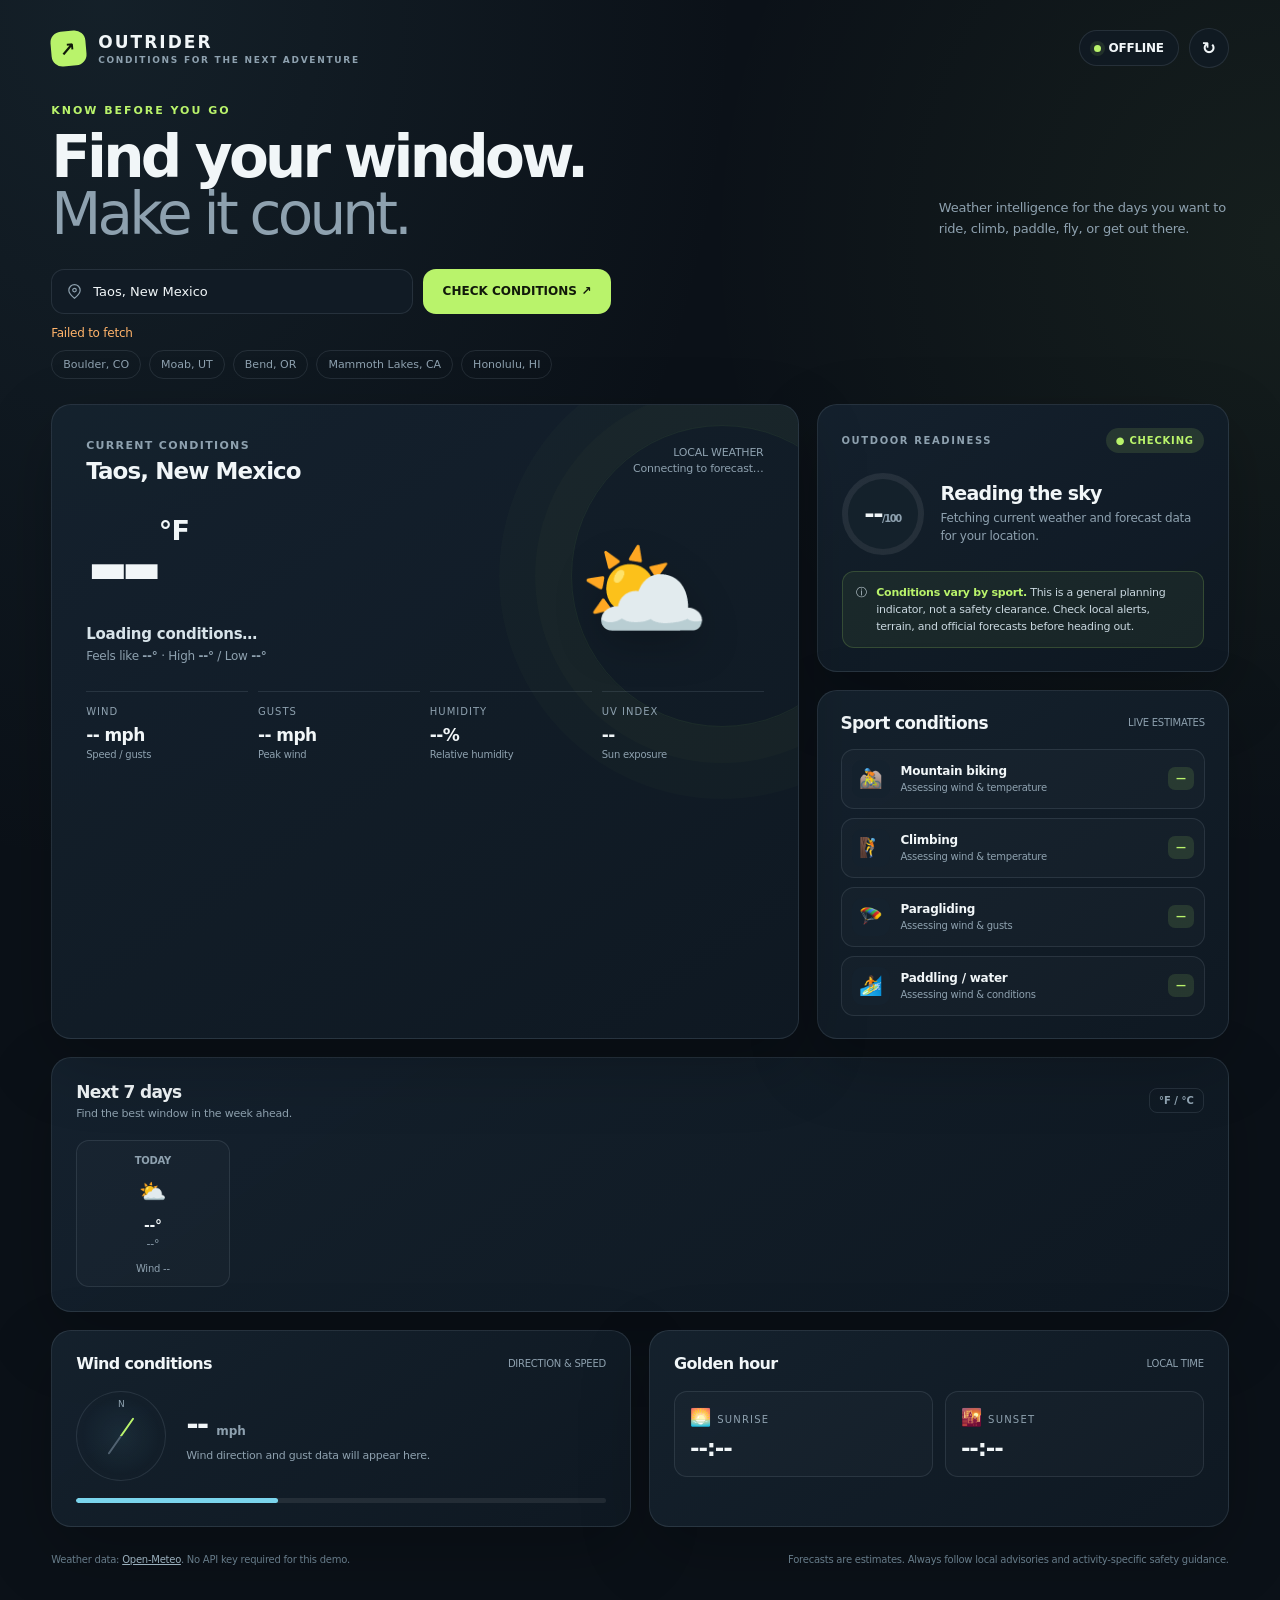
==== index.html @ d22b74db "Add files via upload" ====
<!DOCTYPE html>
<html lang="en">
<head>
  <meta charset="UTF-8">
  <meta name="viewport" content="width=device-width, initial-scale=1.0">
  <meta name="theme-color" content="#0b1118">
  <meta name="description" content="A clean weather dashboard for planning outdoor and extreme sports around current conditions, wind, visibility, and forecasts.">
  <title>OUTRIDER — Conditions for the next adventure</title>
  <style>
    :root {
      color-scheme: dark;
      --bg: #0b1118;
      --panel: #111b25;
      --panel-2: #15222e;
      --line: rgba(210, 229, 241, .11);
      --text: #f1f6f8;
      --muted: #8ea1af;
      --accent: #b9f36b;
      --accent-dark: #24351a;
      --blue: #7bd5ed;
      --orange: #ffb36a;
      --red: #ff7777;
      --radius: 20px;
      --shadow: 0 24px 70px rgba(0,0,0,.22);
    }
    * { box-sizing: border-box; }
    body {
      margin: 0;
      min-height: 100vh;
      background:
        radial-gradient(ellipse at 8% 0%, rgba(68, 111, 128, .16), transparent 38%),
        radial-gradient(ellipse at 100% 15%, rgba(185, 243, 107, .06), transparent 32%),
        var(--bg);
      color: var(--text);
      font-family: Inter, ui-sans-serif, system-ui, -apple-system, BlinkMacSystemFont, "Segoe UI", sans-serif;
      letter-spacing: -.015em;
    }
    button, input { font: inherit; }
    button { cursor: pointer; }
    .shell { max-width: 1440px; margin: 0 auto; padding: 28px clamp(18px, 4vw, 54px) 44px; }
    .topbar { display:flex; align-items:center; justify-content:space-between; gap:18px; margin-bottom:36px; }
    .brand { display:flex; align-items:center; gap:12px; font-weight:900; letter-spacing:.12em; font-size:17px; }
    .brand-mark { width:35px; height:35px; border-radius:11px; display:grid; place-items:center; background:var(--accent); color:#10180a; font-size:19px; transform:rotate(-5deg); }
    .brand small { display:block; margin-top:3px; color:var(--muted); font-size:9px; font-weight:700; letter-spacing:.19em; }
    .top-actions { display:flex; gap:10px; align-items:center; }
    .pill, .icon-btn { border:1px solid var(--line); background:rgba(17,27,37,.8); color:var(--text); border-radius:999px; padding:10px 14px; font-size:12px; font-weight:700; }
    .pill { display:flex; align-items:center; gap:8px; }
    .live-dot { width:7px; height:7px; background:var(--accent); border-radius:50%; box-shadow:0 0 0 4px rgba(185,243,107,.1); }
    .icon-btn { width:40px; height:40px; padding:0; font-size:17px; }
    .intro { display:flex; justify-content:space-between; align-items:end; gap:24px; margin-bottom:25px; }
    .eyebrow { color:var(--accent); font-size:11px; font-weight:800; text-transform:uppercase; letter-spacing:.18em; margin-bottom:12px; }
    h1 { font-size:clamp(34px, 5vw, 58px); letter-spacing:-.065em; line-height:.99; margin:0; max-width:720px; }
    h1 span { color:var(--muted); font-weight:500; }
    .intro p { max-width:290px; color:var(--muted); line-height:1.6; font-size:13px; margin:0 0 4px; }
    .searchbar { display:flex; gap:10px; width:min(100%, 560px); margin-bottom:24px; }
    .search-wrap { flex:1; display:flex; align-items:center; gap:10px; border:1px solid var(--line); border-radius:13px; background:var(--panel); padding:0 14px; min-width:0; }
    .search-wrap svg { color:var(--muted); flex-shrink:0; }
    .search-wrap input { border:0; outline:0; background:transparent; color:var(--text); width:100%; min-width:0; padding:14px 0; font-size:13px; }
    .search-wrap input::placeholder { color:#6f8493; }
    .primary-btn { border:0; border-radius:13px; padding:0 20px; color:#11190a; background:var(--accent); font-weight:900; font-size:12px; transition:transform .15s, filter .15s; }
    .primary-btn:hover { filter:brightness(1.06); transform:translateY(-1px); }
    .quick-locations { display:flex; gap:8px; flex-wrap:wrap; margin:-10px 0 25px; }
    .quick-locations button { color:var(--muted); border:1px solid var(--line); background:transparent; border-radius:999px; padding:7px 11px; font-size:11px; }
    .quick-locations button:hover { color:var(--text); border-color:rgba(185,243,107,.45); }
    .dashboard { display:grid; grid-template-columns:minmax(0, 1.45fr) minmax(300px, .8fr); gap:18px; }
    .card { border:1px solid var(--line); background:linear-gradient(145deg, rgba(21,34,46,.96), rgba(15,25,35,.97)); border-radius:var(--radius); box-shadow:var(--shadow); overflow:hidden; }
    .current { padding:clamp(22px, 3vw, 34px); position:relative; min-height:330px; }
    .current::after { content:""; position:absolute; width:300px; height:300px; border-radius:50%; border:1px solid rgba(185,243,107,.07); right:-75px; top:20px; box-shadow:0 0 0 36px rgba(185,243,107,.018), 0 0 0 72px rgba(185,243,107,.015); pointer-events:none; }
    .card-head { display:flex; justify-content:space-between; gap:16px; align-items:center; position:relative; z-index:1; }
    .location-label { color:var(--muted); font-size:11px; letter-spacing:.12em; text-transform:uppercase; font-weight:800; }
    .place { font-size:23px; font-weight:800; letter-spacing:-.04em; margin-top:6px; }
    .timestamp { color:var(--muted); font-size:11px; text-align:right; line-height:1.5; }
    .hero-weather { display:flex; align-items:center; justify-content:space-between; gap:20px; margin:35px 0 28px; position:relative; z-index:1; }
    .temp { font-size:clamp(66px, 9vw, 104px); letter-spacing:-.09em; font-weight:750; line-height:.9; }
    .temp sup { font-size:27px; letter-spacing:-.03em; vertical-align:top; margin-left:5px; }
    .condition { color:#d7e3e9; font-size:15px; font-weight:650; margin-top:13px; }
    .feels { color:var(--muted); font-size:12px; margin-top:6px; }
    .weather-symbol { font-size:clamp(70px, 9vw, 105px); filter:drop-shadow(0 14px 20px rgba(0,0,0,.22)); margin-right:8%; }
    .weather-stats { display:grid; grid-template-columns:repeat(4,1fr); gap:10px; position:relative; z-index:1; }
    .stat { border-top:1px solid var(--line); padding-top:14px; }
    .stat-label { color:var(--muted); font-size:10px; text-transform:uppercase; letter-spacing:.1em; margin-bottom:8px; }
    .stat-value { font-size:17px; font-weight:800; letter-spacing:-.035em; }
    .stat-sub { color:var(--muted); font-size:10px; margin-top:4px; }
    .right-stack { display:grid; grid-template-rows:auto 1fr; gap:18px; }
    .rating-card { padding:23px 24px; }
    .section-kicker { color:var(--muted); font-size:10px; text-transform:uppercase; letter-spacing:.16em; font-weight:800; }
    .rating-head { display:flex; justify-content:space-between; align-items:center; gap:12px; }
    .badge { display:inline-flex; align-items:center; gap:6px; border-radius:999px; background:rgba(185,243,107,.12); color:var(--accent); padding:7px 10px; font-size:10px; font-weight:900; letter-spacing:.08em; text-transform:uppercase; white-space:nowrap; }
    .score-row { display:flex; align-items:center; gap:17px; margin:20px 0 16px; }
    .score-ring { width:82px; height:82px; border-radius:50%; display:grid; place-items:center; flex-shrink:0; background:conic-gradient(var(--accent) var(--score, 72%), rgba(255,255,255,.08) 0); position:relative; }
    .score-ring::before { content:""; position:absolute; inset:6px; border-radius:50%; background:#14212b; }
    .score-number { position:relative; font-size:25px; font-weight:900; letter-spacing:-.06em; }
    .score-number small { font-size:10px; color:var(--muted); font-weight:700; }
    .rating-title { font-size:19px; font-weight:850; letter-spacing:-.04em; }
    .rating-copy { color:var(--muted); font-size:12px; line-height:1.55; margin-top:5px; }
    .notice { border:1px solid rgba(185,243,107,.18); background:rgba(185,243,107,.055); border-radius:12px; padding:12px 13px; display:flex; gap:10px; color:#c9d7df; font-size:11px; line-height:1.55; }
    .notice strong { color:var(--accent); }
    .sports-card { padding:22px 23px; }
    .sports-heading { display:flex; justify-content:space-between; align-items:center; margin-bottom:16px; }
    .sports-heading h2, .forecast-heading h2 { font-size:17px; margin:0; letter-spacing:-.04em; }
    .sports-heading span { color:var(--muted); font-size:10px; }
    .sports-list { display:grid; gap:9px; }
    .sport-row { display:grid; grid-template-columns:38px minmax(0,1fr) auto; gap:11px; align-items:center; padding:10px; border:1px solid var(--line); border-radius:13px; background:rgba(255,255,255,.018); }
    .sport-icon { width:38px; height:38px; display:grid; place-items:center; border-radius:11px; background:var(--panel-2); font-size:19px; }
    .sport-name { font-size:12px; font-weight:800; }
    .sport-detail { color:var(--muted); font-size:10px; margin-top:4px; }
    .sport-rating { font-size:10px; font-weight:900; padding:6px 8px; border-radius:7px; background:rgba(185,243,107,.12); color:var(--accent); }
    .sport-rating.caution { color:var(--orange); background:rgba(255,179,106,.12); }
    .sport-rating.poor { color:var(--red); background:rgba(255,119,119,.12); }
    .forecast-card { margin-top:18px; padding:24px; }
    .forecast-heading { display:flex; justify-content:space-between; align-items:center; gap:12px; margin-bottom:20px; }
    .forecast-heading p { margin:5px 0 0; color:var(--muted); font-size:11px; }
    .forecast { display:grid; grid-template-columns:repeat(7, minmax(0,1fr)); gap:9px; }
    .day { text-align:center; border:1px solid var(--line); border-radius:13px; padding:14px 6px 12px; background:rgba(255,255,255,.018); }
    .day.today { border-color:rgba(185,243,107,.45); background:rgba(185,243,107,.055); }
    .day-name { color:var(--muted); font-size:10px; font-weight:800; text-transform:uppercase; }
    .day-icon { font-size:22px; margin:13px 0; }
    .day-high { font-size:14px; font-weight:850; }
    .day-low { color:var(--muted); font-size:11px; margin-top:4px; }
    .day-wind { color:var(--muted); font-size:10px; margin-top:13px; }
    .bottom-grid { display:grid; grid-template-columns:1fr 1fr; gap:18px; margin-top:18px; }
    .detail-card { padding:23px 24px; }
    .detail-title { display:flex; align-items:center; justify-content:space-between; gap:10px; margin-bottom:18px; }
    .detail-title h2 { font-size:16px; margin:0; letter-spacing:-.04em; }
    .detail-title span { color:var(--muted); font-size:10px; }
    .wind-main { display:flex; align-items:center; gap:20px; }
    .compass { width:90px; height:90px; border:1px solid var(--line); border-radius:50%; display:grid; place-items:center; position:relative; background:radial-gradient(circle, rgba(123,213,237,.07), transparent 65%); flex-shrink:0; }
    .compass::before { content:"N"; position:absolute; top:7px; color:var(--muted); font-size:9px; }
    .needle { width:2px; height:44px; background:linear-gradient(var(--accent) 50%, #516271 50%); transform:rotate(35deg); border-radius:2px; }
    .wind-speed { font-size:30px; font-weight:850; letter-spacing:-.06em; }
    .wind-speed small { font-size:12px; color:var(--muted); letter-spacing:0; }
    .wind-meta { color:var(--muted); font-size:11px; margin-top:5px; line-height:1.6; }
    .wind-meter { height:5px; background:rgba(255,255,255,.08); border-radius:99px; margin-top:17px; overflow:hidden; }
    .wind-meter span { display:block; width:38%; height:100%; border-radius:99px; background:var(--blue); }
    .sun-times { display:grid; grid-template-columns:1fr 1fr; gap:12px; }
    .sun-block { padding:15px; border:1px solid var(--line); border-radius:13px; background:rgba(255,255,255,.018); }
    .sun-label { color:var(--muted); font-size:10px; text-transform:uppercase; letter-spacing:.12em; }
    .sun-time { font-size:23px; font-weight:850; margin-top:8px; letter-spacing:-.05em; }
    .sun-icon { font-size:17px; margin-right:5px; }
    .footer { display:flex; justify-content:space-between; gap:20px; color:#667b89; font-size:10px; line-height:1.6; margin-top:25px; }
    .footer a { color:#9ab0bd; }
    .loading { opacity:.6; pointer-events:none; }
    .error { display:none; color:var(--orange); font-size:12px; margin:-12px 0 20px; }
    .error.show { display:block; }
    .unit-toggle { border:1px solid var(--line); background:transparent; color:var(--muted); border-radius:8px; padding:6px 9px; font-size:10px; font-weight:800; }
    @media (max-width: 900px) {
      .dashboard { grid-template-columns:1fr; }
      .right-stack { grid-template-columns:1fr 1fr; grid-template-rows:auto; }
      .current { min-height:unset; }
      .bottom-grid { grid-template-columns:1fr; }
    }
    @media (max-width: 620px) {
      .shell { padding:20px 14px 30px; }
      .topbar { margin-bottom:28px; }
      .intro { display:block; }
      .intro p { margin-top:17px; }
      .top-actions .pill { display:none; }
      .searchbar { width:100%; }
      .primary-btn { padding:0 15px; }
      .right-stack { grid-template-columns:1fr; }
      .weather-stats { grid-template-columns:repeat(2,1fr); row-gap:16px; }
      .hero-weather { margin:30px 0 25px; }
      .weather-symbol { margin-right:3%; }
      .forecast-card { padding:18px 12px; }
      .forecast { gap:5px; }
      .day { padding:12px 2px 10px; }
      .day-icon { font-size:18px; }
      .day-name { font-size:9px; }
      .day-wind { font-size:9px; }
      .footer { display:block; }
      .footer div + div { margin-top:8px; }
    }
    @media (prefers-reduced-motion: reduce) { *, *::before, *::after { transition:none !important; scroll-behavior:auto !important; } }
  </style>
</head>
<body>
  <main class="shell">
    <header class="topbar">
      <div class="brand">
        <div class="brand-mark">↗</div>
        <div>OUTRIDER<small>CONDITIONS FOR THE NEXT ADVENTURE</small></div>
      </div>
      <div class="top-actions">
        <div class="pill"><span class="live-dot"></span><span id="liveStatus">LIVE CONDITIONS</span></div>
        <button class="icon-btn" id="refreshBtn" aria-label="Refresh weather" title="Refresh weather">↻</button>
      </div>
    </header>

    <section class="intro">
      <div>
        <div class="eyebrow">Know before you go</div>
        <h1>Find your window.<br><span>Make it count.</span></h1>
      </div>
      <p>Weather intelligence for the days you want to ride, climb, paddle, fly, or get out there.</p>
    </section>

    <form class="searchbar" id="searchForm">
      <label class="search-wrap" for="locationInput">
        <svg width="17" height="17" viewBox="0 0 24 24" fill="none" aria-hidden="true"><path d="M20 10.2c0 5.1-8 11.3-8 11.3S4 15.3 4 10.2a8 8 0 1 1 16 0Z" stroke="currentColor" stroke-width="1.7"/><circle cx="12" cy="10" r="2.5" stroke="currentColor" stroke-width="1.7"/></svg>
        <input id="locationInput" type="text" placeholder="Search a city or outdoor destination…" value="Taos, New Mexico" autocomplete="off" aria-label="Location">
      </label>
      <button class="primary-btn" type="submit">CHECK CONDITIONS ↗</button>
    </form>
    <div class="error" id="errorMessage" role="alert"></div>
    <div class="quick-locations" aria-label="Popular locations">
      <button type="button" data-location="Boulder, Colorado">Boulder, CO</button>
      <button type="button" data-location="Moab, Utah">Moab, UT</button>
      <button type="button" data-location="Bend, Oregon">Bend, OR</button>
      <button type="button" data-location="Mammoth Lakes, California">Mammoth Lakes, CA</button>
      <button type="button" data-location="Honolulu, Hawaii">Honolulu, HI</button>
    </div>

    <section class="dashboard" id="dashboard">
      <article class="card current">
        <div class="card-head">
          <div>
            <div class="location-label">Current conditions</div>
            <div class="place" id="placeName">Taos, New Mexico</div>
          </div>
          <div class="timestamp"><div id="currentDate">LOCAL WEATHER</div><div id="updatedAt">Connecting to forecast…</div></div>
        </div>
        <div class="hero-weather">
          <div>
            <div class="temp"><span id="temperature">--</span><sup id="tempUnit">°F</sup></div>
            <div class="condition" id="conditionText">Loading conditions…</div>
            <div class="feels">Feels like <strong id="feelsLike">--°</strong> · High <strong id="todayHigh">--°</strong> / Low <strong id="todayLow">--°</strong></div>
          </div>
          <div class="weather-symbol" id="weatherIcon" aria-hidden="true">⛅</div>
        </div>
        <div class="weather-stats">
          <div class="stat"><div class="stat-label">Wind</div><div class="stat-value" id="windValue">-- mph</div><div class="stat-sub" id="windSub">Speed / gusts</div></div>
          <div class="stat"><div class="stat-label">Gusts</div><div class="stat-value" id="gustValue">-- mph</div><div class="stat-sub">Peak wind</div></div>
          <div class="stat"><div class="stat-label">Humidity</div><div class="stat-value" id="humidityValue">--%</div><div class="stat-sub">Relative humidity</div></div>
          <div class="stat"><div class="stat-label">UV index</div><div class="stat-value" id="uvValue">--</div><div class="stat-sub" id="uvSub">Sun exposure</div></div>
        </div>
      </article>

      <div class="right-stack">
        <article class="card rating-card">
          <div class="rating-head"><div class="section-kicker">Outdoor readiness</div><span class="badge" id="overallBadge">● CHECKING</span></div>
          <div class="score-row">
            <div class="score-ring" id="scoreRing" style="--score:0%"><div class="score-number"><span id="scoreNumber">--</span><small>/100</small></div></div>
            <div><div class="rating-title" id="ratingTitle">Reading the sky</div><div class="rating-copy" id="ratingCopy">Fetching current weather and forecast data for your location.</div></div>
          </div>
          <div class="notice"><span>ⓘ</span><div><strong>Conditions vary by sport.</strong> This is a general planning indicator, not a safety clearance. Check local alerts, terrain, and official forecasts before heading out.</div></div>
        </article>
        <article class="card sports-card">
          <div class="sports-heading"><h2>Sport conditions</h2><span>LIVE ESTIMATES</span></div>
          <div class="sports-list" id="sportsList">
            <div class="sport-row"><div class="sport-icon">🚵</div><div><div class="sport-name">Mountain biking</div><div class="sport-detail">Assessing wind & temperature</div></div><span class="sport-rating">—</span></div>
            <div class="sport-row"><div class="sport-icon">🧗</div><div><div class="sport-name">Climbing</div><div class="sport-detail">Assessing wind & temperature</div></div><span class="sport-rating">—</span></div>
            <div class="sport-row"><div class="sport-icon">🪂</div><div><div class="sport-name">Paragliding</div><div class="sport-detail">Assessing wind & gusts</div></div><span class="sport-rating">—</span></div>
            <div class="sport-row"><div class="sport-icon">🏄</div><div><div class="sport-name">Paddling / water</div><div class="sport-detail">Assessing wind & conditions</div></div><span class="sport-rating">—</span></div>
          </div>
        </article>
      </div>
    </section>

    <section class="card forecast-card">
      <div class="forecast-heading">
        <div><h2>Next 7 days</h2><p>Find the best window in the week ahead.</p></div>
        <button class="unit-toggle" id="unitToggle" type="button" aria-label="Switch temperature units">°F / °C</button>
      </div>
      <div class="forecast" id="forecast">
        <div class="day"><div class="day-name">Today</div><div class="day-icon">⛅</div><div class="day-high">--°</div><div class="day-low">--°</div><div class="day-wind">Wind --</div></div>
      </div>
    </section>

    <section class="bottom-grid">
      <article class="card detail-card">
        <div class="detail-title"><h2>Wind conditions</h2><span id="windDirectionLabel">DIRECTION & SPEED</span></div>
        <div class="wind-main">
          <div class="compass"><div class="needle" id="windNeedle"></div></div>
          <div><div class="wind-speed"><span id="windDetail">--</span> <small id="windDetailUnit">mph</small></div><div class="wind-meta" id="windDescription">Wind direction and gust data will appear here.</div></div>
        </div>
        <div class="wind-meter"><span id="windMeter"></span></div>
      </article>
      <article class="card detail-card">
        <div class="detail-title"><h2>Golden hour</h2><span>LOCAL TIME</span></div>
        <div class="sun-times">
          <div class="sun-block"><div class="sun-label"><span class="sun-icon">🌅</span>Sunrise</div><div class="sun-time" id="sunrise">--:--</div></div>
          <div class="sun-block"><div class="sun-label"><span class="sun-icon">🌇</span>Sunset</div><div class="sun-time" id="sunset">--:--</div></div>
        </div>
      </article>
    </section>

    <footer class="footer">
      <div>Weather data: <a href="https://open-meteo.com/" target="_blank" rel="noreferrer">Open-Meteo</a>. No API key required for this demo.</div>
      <div>Forecasts are estimates. Always follow local advisories and activity-specific safety guidance.</div>
    </footer>
  </main>

  <script>
    (() => {
      const $ = (id) => document.getElementById(id);
      const state = { celsius: false, weather: null, place: null };
      const weatherCodes = {
        0: ["Clear sky", "☀️"], 1: ["Mostly clear", "🌤️"], 2: ["Partly cloudy", "⛅"], 3: ["Overcast", "☁️"],
        45: ["Fog", "🌫️"], 48: ["Depositing rime fog", "🌫️"], 51: ["Light drizzle", "🌦️"], 53: ["Drizzle", "🌦️"],
        55: ["Dense drizzle", "🌧️"], 56: ["Freezing drizzle", "🌧️"], 57: ["Heavy freezing drizzle", "🌧️"],
        61: ["Light rain", "🌦️"], 63: ["Rain", "🌧️"], 65: ["Heavy rain", "🌧️"], 66: ["Freezing rain", "🌧️"],
        67: ["Heavy freezing rain", "🌧️"], 71: ["Light snow", "🌨️"], 73: ["Snow", "🌨️"], 75: ["Heavy snow", "❄️"],
        77: ["Snow grains", "🌨️"], 80: ["Rain showers", "🌦️"], 81: ["Showers", "🌧️"], 82: ["Heavy showers", "⛈️"],
        85: ["Snow showers", "🌨️"], 86: ["Heavy snow showers", "❄️"], 95: ["Thunderstorm", "⛈️"],
        96: ["Thunderstorm with hail", "⛈️"], 99: ["Severe thunderstorm with hail", "⛈️"]
      };
      const compass = (degrees) => {
        if (degrees == null) return "—";
        return ["N","NE","E","SE","S","SW","W","NW"][Math.round(degrees / 45) % 8];
      };
      const convertTemp = (c) => state.celsius ? Math.round(c) : Math.round(c * 9 / 5 + 32);
      const convertWind = (kmh) => state.celsius ? Math.round(kmh * 10) / 10 : Math.round(kmh * 0.621371);
      const tempLabel = (c) => `${convertTemp(c)}°`;
      const timeFormat = (iso) => {
        if (!iso) return "--:--";
        const d = new Date(iso);
        return d.toLocaleTimeString([], { hour: "numeric", minute: "2-digit" });
      };
      const dateFormat = (iso, options) => new Date(iso + (iso.length === 10 ? "T12:00:00" : "")).toLocaleDateString([], options);
      const weatherInfo = (code) => weatherCodes[code] || ["Variable conditions", "🌤️"];
      function setText(id, value) { $(id).textContent = value; }

      async function fetchWeather(query) {
        const error = $("errorMessage");
        error.classList.remove("show");
        $("dashboard").classList.add("loading");
        setText("liveStatus", "UPDATING");
        try {
          const geoRes = await fetch(`https://geocoding-api.open-meteo.com/v1/search?name=${encodeURIComponent(query)}&count=1&language=en&format=json`);
          if (!geoRes.ok) throw new Error("Location search failed. Please try again.");
          const geo = await geoRes.json();
          if (!geo.results || !geo.results.length) throw new Error("We couldn't find that place. Try a city name, such as “Bend, Oregon”.");
          const place = geo.results[0];
          const params = new URLSearchParams({
            latitude: place.latitude, longitude: place.longitude,
            current: "temperature_2m,relative_humidity_2m,apparent_temperature,is_day,precipitation,weather_code,cloud_cover,pressure_msl,wind_speed_10m,wind_direction_10m,wind_gusts_10m",
            hourly: "temperature_2m,precipitation_probability,weather_code,wind_speed_10m,wind_gusts_10m,uv_index,visibility",
            daily: "weather_code,temperature_2m_max,temperature_2m_min,sunrise,sunset,uv_index_max,wind_speed_10m_max,wind_gusts_10m_max,precipitation_probability_max",
            temperature_unit: "celsius", wind_speed_unit: "kmh", timezone: "auto", forecast_days: "7"
          });
          const weatherRes = await fetch(`https://api.open-meteo.com/v1/forecast?${params}`);
          if (!weatherRes.ok) throw new Error("Weather service is temporarily unavailable. Please try again shortly.");
          const data = await weatherRes.json();
          state.weather = data; state.place = place;
          render();
          setText("liveStatus", "LIVE CONDITIONS");
          setText("updatedAt", `Updated ${new Date().toLocaleTimeString([], {hour:"numeric",minute:"2-digit"})}`);
        } catch (err) {
          error.textContent = err.message || "Couldn't load weather. Check your connection and try again.";
          error.classList.add("show");
          setText("liveStatus", "OFFLINE");
        } finally {
          $("dashboard").classList.remove("loading");
        }
      }

      function render() {
        const d = state.weather, p = state.place, c = d.current, day = d.daily;
        const info = weatherInfo(c.weather_code);
        const name = [p.name, p.admin1, p.country].filter((v, i, a) => v && (i === 0 || v !== a[i-1])).join(", ");
        setText("placeName", name);
        setText("currentDate", new Date().toLocaleDateString([], {weekday:"short", month:"short", day:"numeric"}).toUpperCase());
        setText("temperature", convertTemp(c.temperature_2m));
        setText("tempUnit", state.celsius ? "°C" : "°F");
        setText("conditionText", info[0]);
        setText("weatherIcon", info[1]);
        setText("feelsLike", tempLabel(c.apparent_temperature));
        setText("todayHigh", tempLabel(day.temperature_2m_max[0]));
        setText("todayLow", tempLabel(day.temperature_2m_min[0]));
        setText("windValue", `${convertWind(c.wind_speed_10m)} ${state.celsius ? "km/h" : "mph"}`);
        setText("windSub", `${compass(c.wind_direction_10m)} direction`);
        setText("gustValue", `${convertWind(c.wind_gusts_10m)} ${state.celsius ? "km/h" : "mph"}`);
        setText("humidityValue", `${c.relative_humidity_2m}%`);
        const uv = d.hourly.uv_index?.[currentHourIndex(d)] ?? day.uv_index_max[0] ?? 0;
        setText("uvValue", Number(uv).toFixed(1));
        setText("uvSub", uv >= 8 ? "Very high" : uv >= 6 ? "High exposure" : uv >= 3 ? "Moderate" : "Low exposure");
        setText("windDetail", convertWind(c.wind_speed_10m));
        setText("windDetailUnit", state.celsius ? "km/h" : "mph");
        setText("windDescription", `${compass(c.wind_direction_10m)} wind · Gusts to ${convertWind(c.wind_gusts_10m)} ${state.celsius ? "km/h" : "mph"}.`);
        $("windNeedle").style.transform = `rotate(${(c.wind_direction_10m || 0) + 145}deg)`;
        $("windMeter").style.width = `${Math.min(100, c.wind_speed_10m / 80 * 100)}%`;
        setText("sunrise", timeFormat(day.sunrise[0]));
        setText("sunset", timeFormat(day.sunset[0]));
        renderForecast(d);
        renderSports(d);
        renderScore(d);
      }

      function currentHourIndex(d) {
        const now = new Date();
        let closest = 0, best = Infinity;
        d.hourly.time.forEach((t, i) => {
          const diff = Math.abs(new Date(t).getTime() - now.getTime());
          if (diff < best) { best = diff; closest = i; }
        });
        return closest;
      }

      function renderForecast(d) {
        const container = $("forecast");
        container.innerHTML = "";
        d.daily.time.forEach((date, i) => {
          const info = weatherInfo(d.daily.weather_code[i]);
          const wind = convertWind(d.daily.wind_speed_10m_max[i]);
          const el = document.createElement("div");
          el.className = "day" + (i === 0 ? " today" : "");
          el.innerHTML = `<div class="day-name">${i === 0 ? "Today" : dateFormat(date, {weekday:"short"})}</div>
            <div class="day-icon" aria-label="${info[0]}">${info[1]}</div>
            <div class="day-high">${tempLabel(d.daily.temperature_2m_max[i])}</div>
            <div class="day-low">${tempLabel(d.daily.temperature_2m_min[i])}</div>
            <div class="day-wind">Wind ${wind}</div>`;
          container.appendChild(el);
        });
      }

      function renderScore(d) {
        const c = d.current, day = d.daily;
        const wind = c.wind_speed_10m * 0.621371, gust = c.wind_gusts_10m * 0.621371;
        const tempF = c.temperature_2m * 9/5 + 32;
        let score = 100;
        if (wind > 20) score -= 25; else if (wind > 14) score -= 14; else if (wind > 9) score -= 7;
        if (gust > 30) score -= 25; else if (gust > 22) score -= 15; else if (gust > 16) score -= 7;
        if ([95,96,99,65,67,82,86].includes(c.weather_code)) score -= 30;
        else if ([61,63,71,73,75,80,81,85].includes(c.weather_code)) score -= 12;
        if (tempF > 95 || tempF < 15) score -= 18;
        if (c.relative_humidity_2m > 85 && tempF > 85) score -= 8;
        score = Math.max(5, Math.min(98, score));
        const title = score >= 80 ? "Promising window" : score >= 60 ? "Mixed conditions" : score >= 40 ? "Use extra caution" : "Conditions look tough";
        const badge = score >= 75 ? "● LOOKS GOOD" : score >= 50 ? "● MIXED" : "● CAUTION";
        const copy = score >= 80 ? "Weather looks broadly favorable for getting outside. Match the plan to your sport and local terrain." : score >= 60 ? "Some factors may limit your session. Check hourly trends and choose a conservative plan." : "Wind, weather, or temperature may make outdoor plans challenging. Check official alerts and consider postponing.";
        setText("scoreNumber", score);
        $("scoreRing").style.setProperty("--score", `${score}%`);
        setText("ratingTitle", title); setText("overallBadge", badge); setText("ratingCopy", copy);
        $("overallBadge").style.color = score >= 75 ? "var(--accent)" : score >= 50 ? "var(--orange)" : "var(--red)";
        $("overallBadge").style.background = score >= 75 ? "rgba(185,243,107,.12)" : score >= 50 ? "rgba(255,179,106,.12)" : "rgba(255,119,119,.12)";
      }

      function renderSports(d) {
        const c = d.current, wind = c.wind_speed_10m * 0.621371, gust = c.wind_gusts_10m * 0.621371;
        const tempF = c.temperature_2m * 9/5 + 32;
        const storm = [95,96,99].includes(c.weather_code);
        const rain = [61,63,65,67,80,81,82].includes(c.weather_code);
        const items = [
          {icon:"🚵", name:"Mountain biking", detail: storm ? "Storm risk — avoid exposed trails" : rain ? "Wet trails may be slippery" : wind > 20 ? "Strong wind may affect exposed routes" : "Check trail closures and surface conditions", status: storm ? "POOR" : rain || wind > 20 ? "CAUTION" : "FAIR", type: storm ? "poor" : rain || wind > 20 ? "caution" : ""},
          {icon:"🧗", name:"Climbing", detail: storm ? "Lightning risk — do not climb outdoors" : wind > 20 ? "High wind on exposed faces" : tempF > 90 ? "Heat and hydration need attention" : "Check rock, approach, and route conditions", status: storm ? "POOR" : wind > 20 || tempF > 90 ? "CAUTION" : "FAIR", type: storm ? "poor" : wind > 20 || tempF > 90 ? "caution" : ""},
          {icon:"🪂", name:"Paragliding", detail: "Wind alone cannot establish flight safety; consult local pilots and forecasts", status: gust > 18 || storm ? "CAUTION" : "VERIFY", type: gust > 25 || storm ? "poor" : "caution"},
          {icon:"🏄", name:"Paddling / water", detail: wind > 15 ? "Wind may create hazardous water conditions" : storm ? "Storm risk — stay off the water" : "Check water temperature, flow, and local advisories", status: storm || wind > 15 ? "POOR" : "VERIFY", type: storm || wind > 15 ? "poor" : "caution"}
        ];
        const list = $("sportsList"); list.innerHTML = "";
        items.forEach(item => {
          const row = document.createElement("div");
          row.className = "sport-row";
          row.innerHTML = `<div class="sport-icon">${item.icon}</div><div><div class="sport-name">${item.name}</div><div class="sport-detail">${item.detail}</div></div><span class="sport-rating ${item.type}">${item.status}</span>`;
          list.appendChild(row);
        });
      }

      $("searchForm").addEventListener("submit", (e) => {
        e.preventDefault();
        const q = $("locationInput").value.trim();
        if (q) fetchWeather(q);
      });
      document.querySelectorAll("[data-location]").forEach(btn => btn.addEventListener("click", () => {
        $("locationInput").value = btn.dataset.location;
        fetchWeather(btn.dataset.location);
      }));
      $("refreshBtn").addEventListener("click", () => {
        if (state.place) fetchWeather(`${state.place.name}, ${state.place.admin1 || state.place.country}`);
        else fetchWeather($("locationInput").value.trim() || "Taos, New Mexico");
      });
      $("unitToggle").addEventListener("click", () => {
        state.celsius = !state.celsius;
        $("unitToggle").textContent = state.celsius ? "°C / °F" : "°F / °C";
        if (state.weather) render();
      });
      fetchWeather("Taos, New Mexico");
    })();
  </script>
</body>
</html>
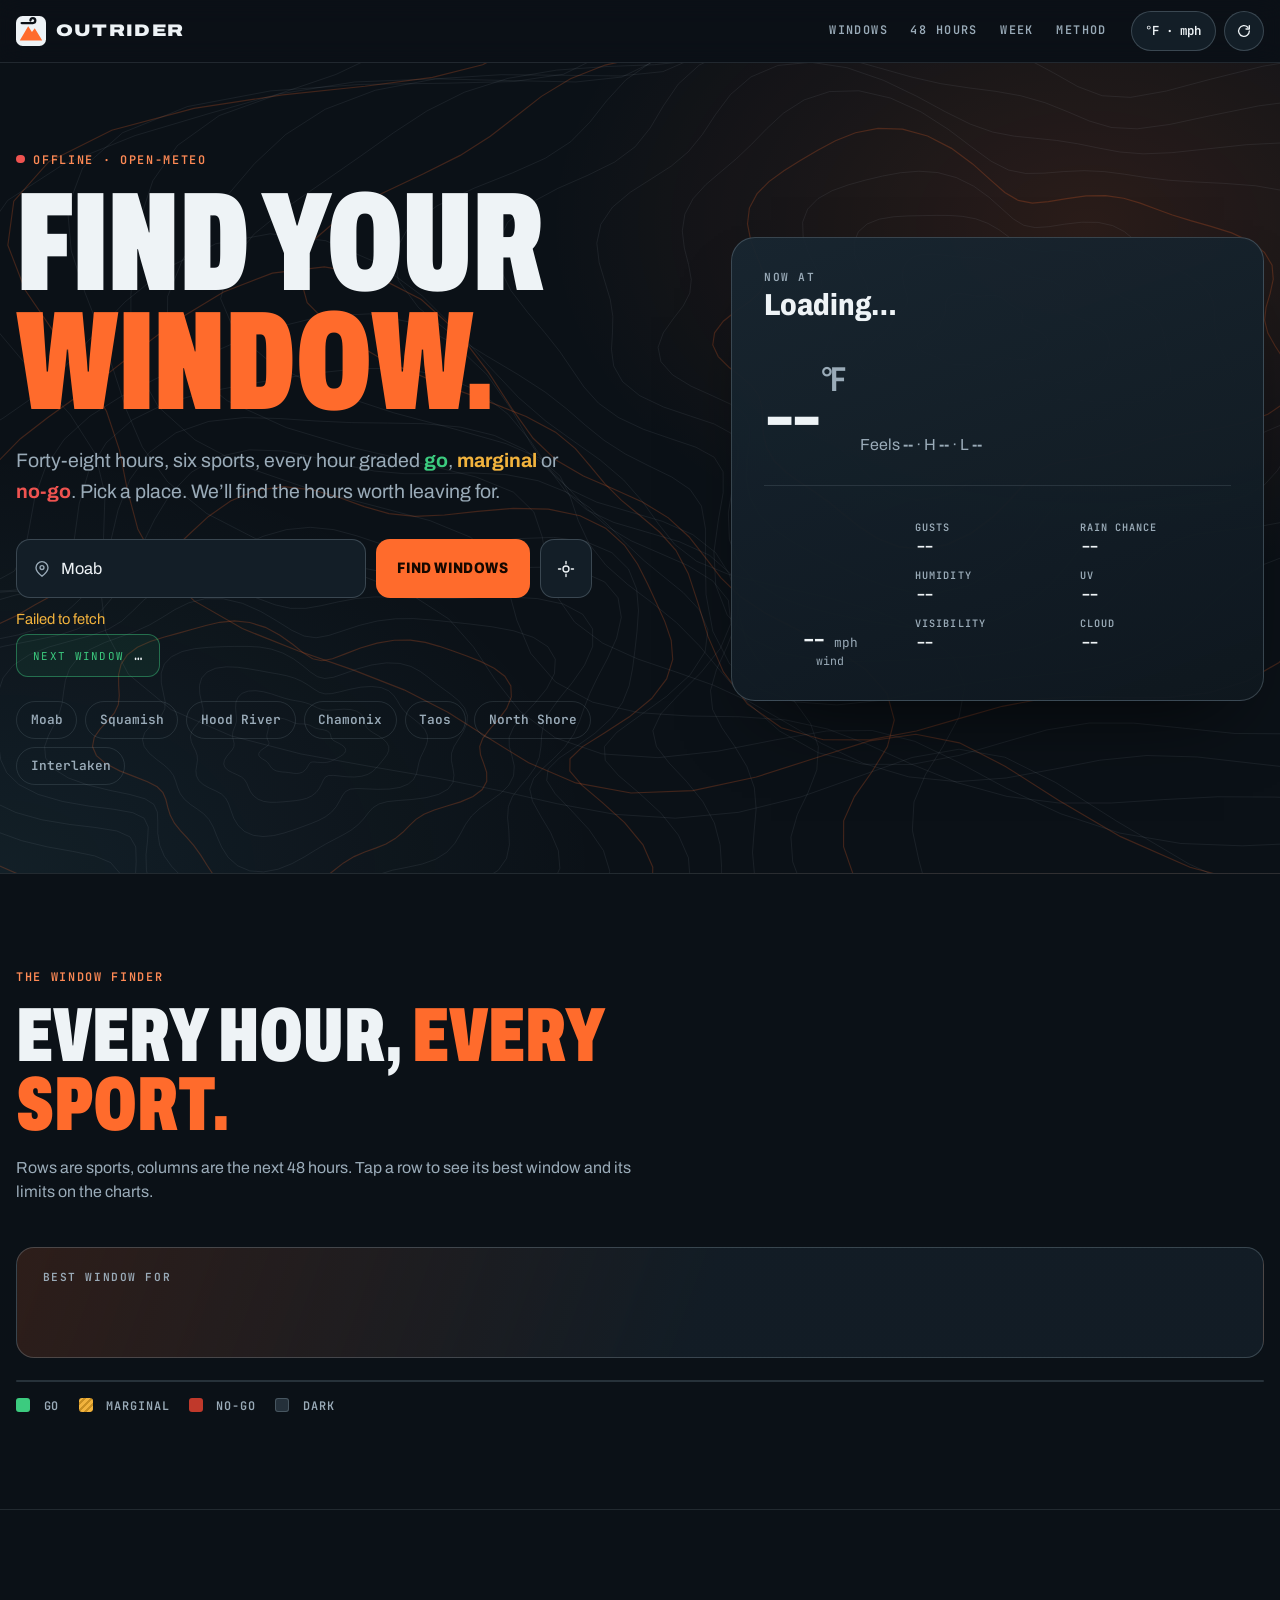
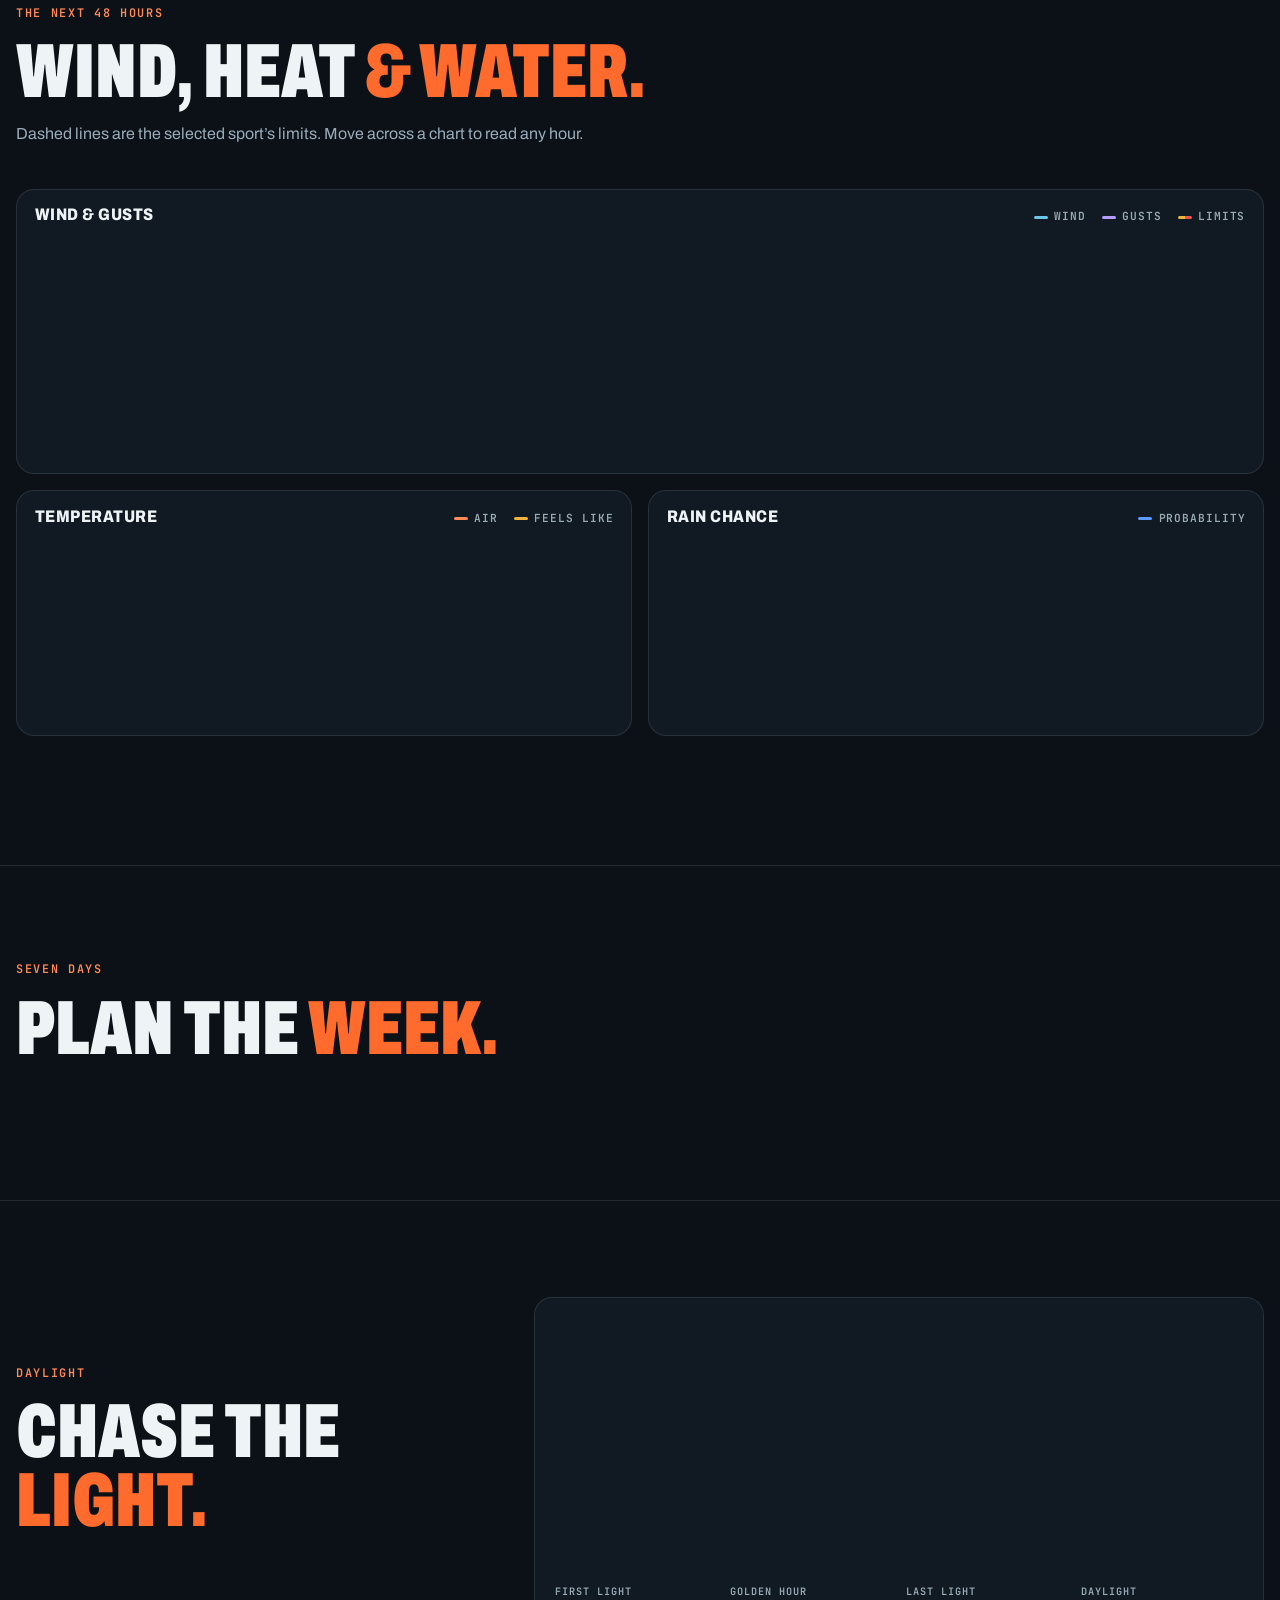
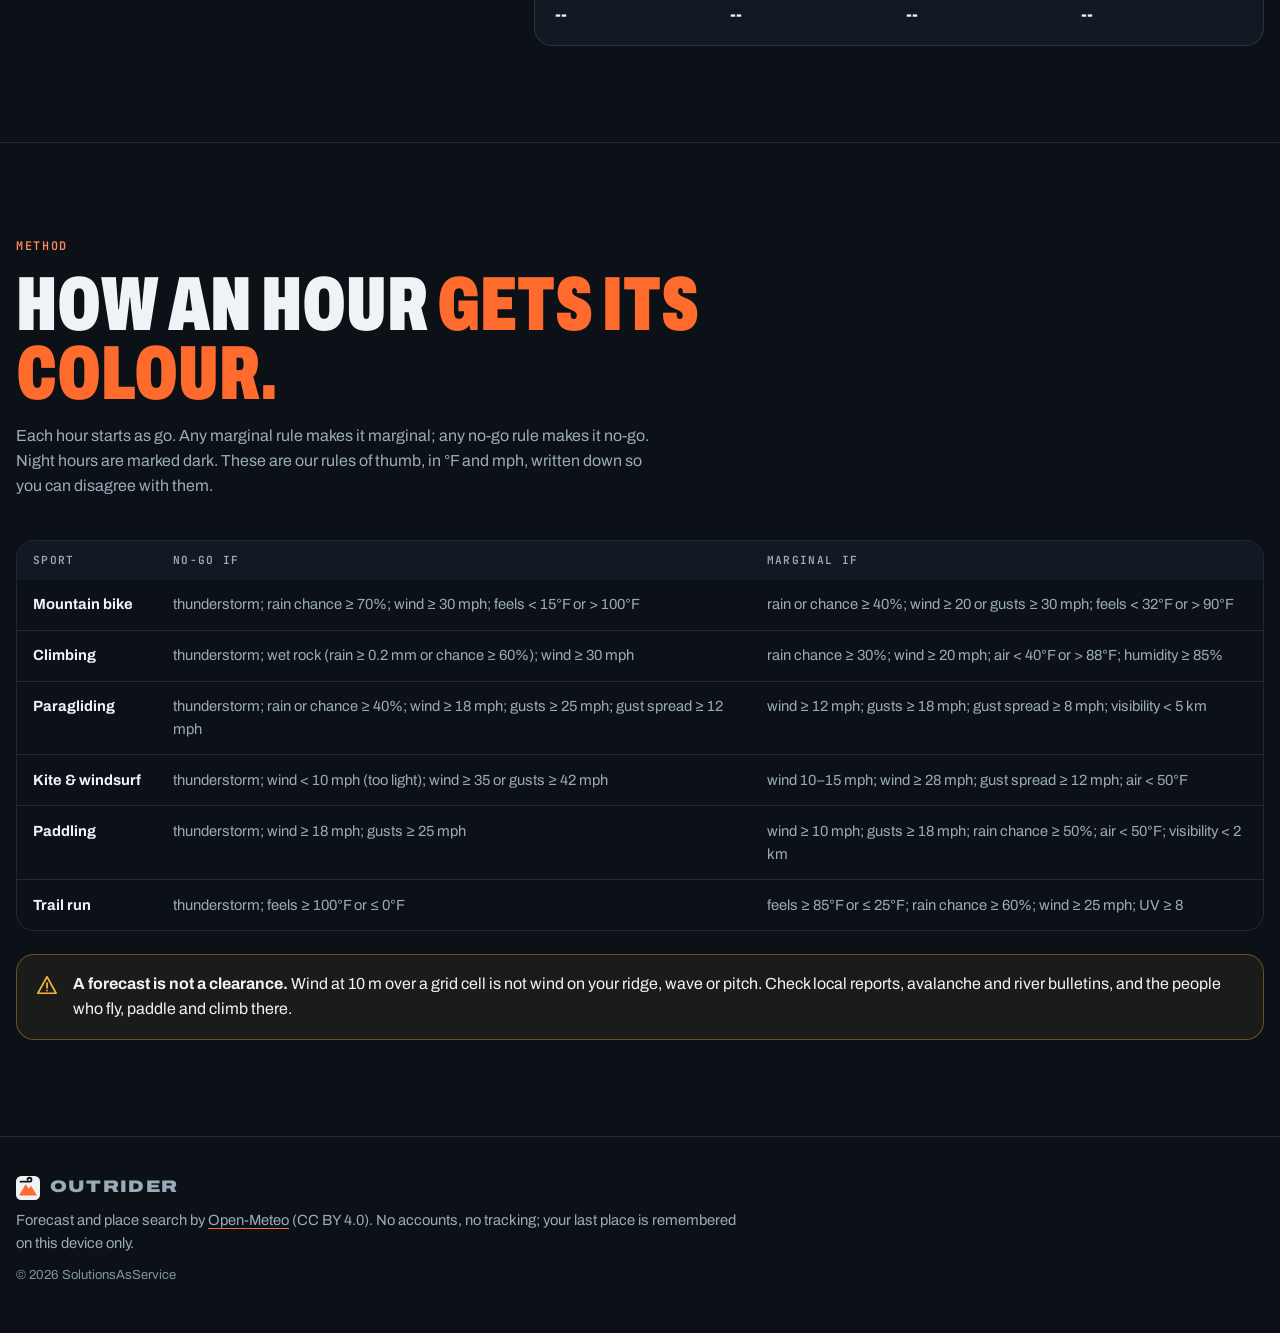
==== commit e78477a6: "Total redesign: Outrider window finder (6 sports x 48 h), charts with sport limits, week, daylight, " ====
--- a/index.html
+++ b/index.html
@@ -1,480 +1,14 @@
-<!DOCTYPE html>
+<!doctype html>
 <html lang="en">
 <head>
-  <meta charset="UTF-8">
-  <meta name="viewport" content="width=device-width, initial-scale=1.0">
-  <meta name="theme-color" content="#0b1118">
-  <meta name="description" content="A clean weather dashboard for planning outdoor and extreme sports around current conditions, wind, visibility, and forecasts.">
-  <title>OUTRIDER — Conditions for the next adventure</title>
-  <style>
-    :root {
-      color-scheme: dark;
-      --bg: #0b1118;
-      --panel: #111b25;
-      --panel-2: #15222e;
-      --line: rgba(210, 229, 241, .11);
-      --text: #f1f6f8;
-      --muted: #8ea1af;
-      --accent: #b9f36b;
-      --accent-dark: #24351a;
-      --blue: #7bd5ed;
-      --orange: #ffb36a;
-      --red: #ff7777;
-      --radius: 20px;
-      --shadow: 0 24px 70px rgba(0,0,0,.22);
-    }
-    * { box-sizing: border-box; }
-    body {
-      margin: 0;
-      min-height: 100vh;
-      background:
-        radial-gradient(ellipse at 8% 0%, rgba(68, 111, 128, .16), transparent 38%),
-        radial-gradient(ellipse at 100% 15%, rgba(185, 243, 107, .06), transparent 32%),
-        var(--bg);
-      color: var(--text);
-      font-family: Inter, ui-sans-serif, system-ui, -apple-system, BlinkMacSystemFont, "Segoe UI", sans-serif;
-      letter-spacing: -.015em;
-    }
-    button, input { font: inherit; }
-    button { cursor: pointer; }
-    .shell { max-width: 1440px; margin: 0 auto; padding: 28px clamp(18px, 4vw, 54px) 44px; }
-    .topbar { display:flex; align-items:center; justify-content:space-between; gap:18px; margin-bottom:36px; }
-    .brand { display:flex; align-items:center; gap:12px; font-weight:900; letter-spacing:.12em; font-size:17px; }
-    .brand-mark { width:35px; height:35px; border-radius:11px; display:grid; place-items:center; background:var(--accent); color:#10180a; font-size:19px; transform:rotate(-5deg); }
-    .brand small { display:block; margin-top:3px; color:var(--muted); font-size:9px; font-weight:700; letter-spacing:.19em; }
-    .top-actions { display:flex; gap:10px; align-items:center; }
-    .pill, .icon-btn { border:1px solid var(--line); background:rgba(17,27,37,.8); color:var(--text); border-radius:999px; padding:10px 14px; font-size:12px; font-weight:700; }
-    .pill { display:flex; align-items:center; gap:8px; }
-    .live-dot { width:7px; height:7px; background:var(--accent); border-radius:50%; box-shadow:0 0 0 4px rgba(185,243,107,.1); }
-    .icon-btn { width:40px; height:40px; padding:0; font-size:17px; }
-    .intro { display:flex; justify-content:space-between; align-items:end; gap:24px; margin-bottom:25px; }
-    .eyebrow { color:var(--accent); font-size:11px; font-weight:800; text-transform:uppercase; letter-spacing:.18em; margin-bottom:12px; }
-    h1 { font-size:clamp(34px, 5vw, 58px); letter-spacing:-.065em; line-height:.99; margin:0; max-width:720px; }
-    h1 span { color:var(--muted); font-weight:500; }
-    .intro p { max-width:290px; color:var(--muted); line-height:1.6; font-size:13px; margin:0 0 4px; }
-    .searchbar { display:flex; gap:10px; width:min(100%, 560px); margin-bottom:24px; }
-    .search-wrap { flex:1; display:flex; align-items:center; gap:10px; border:1px solid var(--line); border-radius:13px; background:var(--panel); padding:0 14px; min-width:0; }
-    .search-wrap svg { color:var(--muted); flex-shrink:0; }
-    .search-wrap input { border:0; outline:0; background:transparent; color:var(--text); width:100%; min-width:0; padding:14px 0; font-size:13px; }
-    .search-wrap input::placeholder { color:#6f8493; }
-    .primary-btn { border:0; border-radius:13px; padding:0 20px; color:#11190a; background:var(--accent); font-weight:900; font-size:12px; transition:transform .15s, filter .15s; }
-    .primary-btn:hover { filter:brightness(1.06); transform:translateY(-1px); }
-    .quick-locations { display:flex; gap:8px; flex-wrap:wrap; margin:-10px 0 25px; }
-    .quick-locations button { color:var(--muted); border:1px solid var(--line); background:transparent; border-radius:999px; padding:7px 11px; font-size:11px; }
-    .quick-locations button:hover { color:var(--text); border-color:rgba(185,243,107,.45); }
-    .dashboard { display:grid; grid-template-columns:minmax(0, 1.45fr) minmax(300px, .8fr); gap:18px; }
-    .card { border:1px solid var(--line); background:linear-gradient(145deg, rgba(21,34,46,.96), rgba(15,25,35,.97)); border-radius:var(--radius); box-shadow:var(--shadow); overflow:hidden; }
-    .current { padding:clamp(22px, 3vw, 34px); position:relative; min-height:330px; }
-    .current::after { content:""; position:absolute; width:300px; height:300px; border-radius:50%; border:1px solid rgba(185,243,107,.07); right:-75px; top:20px; box-shadow:0 0 0 36px rgba(185,243,107,.018), 0 0 0 72px rgba(185,243,107,.015); pointer-events:none; }
-    .card-head { display:flex; justify-content:space-between; gap:16px; align-items:center; position:relative; z-index:1; }
-    .location-label { color:var(--muted); font-size:11px; letter-spacing:.12em; text-transform:uppercase; font-weight:800; }
-    .place { font-size:23px; font-weight:800; letter-spacing:-.04em; margin-top:6px; }
-    .timestamp { color:var(--muted); font-size:11px; text-align:right; line-height:1.5; }
-    .hero-weather { display:flex; align-items:center; justify-content:space-between; gap:20px; margin:35px 0 28px; position:relative; z-index:1; }
-    .temp { font-size:clamp(66px, 9vw, 104px); letter-spacing:-.09em; font-weight:750; line-height:.9; }
-    .temp sup { font-size:27px; letter-spacing:-.03em; vertical-align:top; margin-left:5px; }
-    .condition { color:#d7e3e9; font-size:15px; font-weight:650; margin-top:13px; }
-    .feels { color:var(--muted); font-size:12px; margin-top:6px; }
-    .weather-symbol { font-size:clamp(70px, 9vw, 105px); filter:drop-shadow(0 14px 20px rgba(0,0,0,.22)); margin-right:8%; }
-    .weather-stats { display:grid; grid-template-columns:repeat(4,1fr); gap:10px; position:relative; z-index:1; }
-    .stat { border-top:1px solid var(--line); padding-top:14px; }
-    .stat-label { color:var(--muted); font-size:10px; text-transform:uppercase; letter-spacing:.1em; margin-bottom:8px; }
-    .stat-value { font-size:17px; font-weight:800; letter-spacing:-.035em; }
-    .stat-sub { color:var(--muted); font-size:10px; margin-top:4px; }
-    .right-stack { display:grid; grid-template-rows:auto 1fr; gap:18px; }
-    .rating-card { padding:23px 24px; }
-    .section-kicker { color:var(--muted); font-size:10px; text-transform:uppercase; letter-spacing:.16em; font-weight:800; }
-    .rating-head { display:flex; justify-content:space-between; align-items:center; gap:12px; }
-    .badge { display:inline-flex; align-items:center; gap:6px; border-radius:999px; background:rgba(185,243,107,.12); color:var(--accent); padding:7px 10px; font-size:10px; font-weight:900; letter-spacing:.08em; text-transform:uppercase; white-space:nowrap; }
-    .score-row { display:flex; align-items:center; gap:17px; margin:20px 0 16px; }
-    .score-ring { width:82px; height:82px; border-radius:50%; display:grid; place-items:center; flex-shrink:0; background:conic-gradient(var(--accent) var(--score, 72%), rgba(255,255,255,.08) 0); position:relative; }
-    .score-ring::before { content:""; position:absolute; inset:6px; border-radius:50%; background:#14212b; }
-    .score-number { position:relative; font-size:25px; font-weight:900; letter-spacing:-.06em; }
-    .score-number small { font-size:10px; color:var(--muted); font-weight:700; }
-    .rating-title { font-size:19px; font-weight:850; letter-spacing:-.04em; }
-    .rating-copy { color:var(--muted); font-size:12px; line-height:1.55; margin-top:5px; }
-    .notice { border:1px solid rgba(185,243,107,.18); background:rgba(185,243,107,.055); border-radius:12px; padding:12px 13px; display:flex; gap:10px; color:#c9d7df; font-size:11px; line-height:1.55; }
-    .notice strong { color:var(--accent); }
-    .sports-card { padding:22px 23px; }
-    .sports-heading { display:flex; justify-content:space-between; align-items:center; margin-bottom:16px; }
-    .sports-heading h2, .forecast-heading h2 { font-size:17px; margin:0; letter-spacing:-.04em; }
-    .sports-heading span { color:var(--muted); font-size:10px; }
-    .sports-list { display:grid; gap:9px; }
-    .sport-row { display:grid; grid-template-columns:38px minmax(0,1fr) auto; gap:11px; align-items:center; padding:10px; border:1px solid var(--line); border-radius:13px; background:rgba(255,255,255,.018); }
-    .sport-icon { width:38px; height:38px; display:grid; place-items:center; border-radius:11px; background:var(--panel-2); font-size:19px; }
-    .sport-name { font-size:12px; font-weight:800; }
-    .sport-detail { color:var(--muted); font-size:10px; margin-top:4px; }
-    .sport-rating { font-size:10px; font-weight:900; padding:6px 8px; border-radius:7px; background:rgba(185,243,107,.12); color:var(--accent); }
-    .sport-rating.caution { color:var(--orange); background:rgba(255,179,106,.12); }
-    .sport-rating.poor { color:var(--red); background:rgba(255,119,119,.12); }
-    .forecast-card { margin-top:18px; padding:24px; }
-    .forecast-heading { display:flex; justify-content:space-between; align-items:center; gap:12px; margin-bottom:20px; }
-    .forecast-heading p { margin:5px 0 0; color:var(--muted); font-size:11px; }
-    .forecast { display:grid; grid-template-columns:repeat(7, minmax(0,1fr)); gap:9px; }
-    .day { text-align:center; border:1px solid var(--line); border-radius:13px; padding:14px 6px 12px; background:rgba(255,255,255,.018); }
-    .day.today { border-color:rgba(185,243,107,.45); background:rgba(185,243,107,.055); }
-    .day-name { color:var(--muted); font-size:10px; font-weight:800; text-transform:uppercase; }
-    .day-icon { font-size:22px; margin:13px 0; }
-    .day-high { font-size:14px; font-weight:850; }
-    .day-low { color:var(--muted); font-size:11px; margin-top:4px; }
-    .day-wind { color:var(--muted); font-size:10px; margin-top:13px; }
-    .bottom-grid { display:grid; grid-template-columns:1fr 1fr; gap:18px; margin-top:18px; }
-    .detail-card { padding:23px 24px; }
-    .detail-title { display:flex; align-items:center; justify-content:space-between; gap:10px; margin-bottom:18px; }
-    .detail-title h2 { font-size:16px; margin:0; letter-spacing:-.04em; }
-    .detail-title span { color:var(--muted); font-size:10px; }
-    .wind-main { display:flex; align-items:center; gap:20px; }
-    .compass { width:90px; height:90px; border:1px solid var(--line); border-radius:50%; display:grid; place-items:center; position:relative; background:radial-gradient(circle, rgba(123,213,237,.07), transparent 65%); flex-shrink:0; }
-    .compass::before { content:"N"; position:absolute; top:7px; color:var(--muted); font-size:9px; }
-    .needle { width:2px; height:44px; background:linear-gradient(var(--accent) 50%, #516271 50%); transform:rotate(35deg); border-radius:2px; }
-    .wind-speed { font-size:30px; font-weight:850; letter-spacing:-.06em; }
-    .wind-speed small { font-size:12px; color:var(--muted); letter-spacing:0; }
-    .wind-meta { color:var(--muted); font-size:11px; margin-top:5px; line-height:1.6; }
-    .wind-meter { height:5px; background:rgba(255,255,255,.08); border-radius:99px; margin-top:17px; overflow:hidden; }
-    .wind-meter span { display:block; width:38%; height:100%; border-radius:99px; background:var(--blue); }
-    .sun-times { display:grid; grid-template-columns:1fr 1fr; gap:12px; }
-    .sun-block { padding:15px; border:1px solid var(--line); border-radius:13px; background:rgba(255,255,255,.018); }
-    .sun-label { color:var(--muted); font-size:10px; text-transform:uppercase; letter-spacing:.12em; }
-    .sun-time { font-size:23px; font-weight:850; margin-top:8px; letter-spacing:-.05em; }
-    .sun-icon { font-size:17px; margin-right:5px; }
-    .footer { display:flex; justify-content:space-between; gap:20px; color:#667b89; font-size:10px; line-height:1.6; margin-top:25px; }
-    .footer a { color:#9ab0bd; }
-    .loading { opacity:.6; pointer-events:none; }
-    .error { display:none; color:var(--orange); font-size:12px; margin:-12px 0 20px; }
-    .error.show { display:block; }
-    .unit-toggle { border:1px solid var(--line); background:transparent; color:var(--muted); border-radius:8px; padding:6px 9px; font-size:10px; font-weight:800; }
-    @media (max-width: 900px) {
-      .dashboard { grid-template-columns:1fr; }
-      .right-stack { grid-template-columns:1fr 1fr; grid-template-rows:auto; }
-      .current { min-height:unset; }
-      .bottom-grid { grid-template-columns:1fr; }
-    }
-    @media (max-width: 620px) {
-      .shell { padding:20px 14px 30px; }
-      .topbar { margin-bottom:28px; }
-      .intro { display:block; }
-      .intro p { margin-top:17px; }
-      .top-actions .pill { display:none; }
-      .searchbar { width:100%; }
-      .primary-btn { padding:0 15px; }
-      .right-stack { grid-template-columns:1fr; }
-      .weather-stats { grid-template-columns:repeat(2,1fr); row-gap:16px; }
-      .hero-weather { margin:30px 0 25px; }
-      .weather-symbol { margin-right:3%; }
-      .forecast-card { padding:18px 12px; }
-      .forecast { gap:5px; }
-      .day { padding:12px 2px 10px; }
-      .day-icon { font-size:18px; }
-      .day-name { font-size:9px; }
-      .day-wind { font-size:9px; }
-      .footer { display:block; }
-      .footer div + div { margin-top:8px; }
-    }
-    @media (prefers-reduced-motion: reduce) { *, *::before, *::after { transition:none !important; scroll-behavior:auto !important; } }
-  </style>
+<meta charset="utf-8">
+<meta name="viewport" content="width=device-width, initial-scale=1">
+<title>Outrider</title>
+<meta http-equiv="refresh" content="0; url=site/index.html">
+<link rel="icon" href="site/favicon.svg" type="image/svg+xml">
+<link rel="canonical" href="site/index.html">
 </head>
 <body>
-  <main class="shell">
-    <header class="topbar">
-      <div class="brand">
-        <div class="brand-mark">↗</div>
-        <div>OUTRIDER<small>CONDITIONS FOR THE NEXT ADVENTURE</small></div>
-      </div>
-      <div class="top-actions">
-        <div class="pill"><span class="live-dot"></span><span id="liveStatus">LIVE CONDITIONS</span></div>
-        <button class="icon-btn" id="refreshBtn" aria-label="Refresh weather" title="Refresh weather">↻</button>
-      </div>
-    </header>
-
-    <section class="intro">
-      <div>
-        <div class="eyebrow">Know before you go</div>
-        <h1>Find your window.<br><span>Make it count.</span></h1>
-      </div>
-      <p>Weather intelligence for the days you want to ride, climb, paddle, fly, or get out there.</p>
-    </section>
-
-    <form class="searchbar" id="searchForm">
-      <label class="search-wrap" for="locationInput">
-        <svg width="17" height="17" viewBox="0 0 24 24" fill="none" aria-hidden="true"><path d="M20 10.2c0 5.1-8 11.3-8 11.3S4 15.3 4 10.2a8 8 0 1 1 16 0Z" stroke="currentColor" stroke-width="1.7"/><circle cx="12" cy="10" r="2.5" stroke="currentColor" stroke-width="1.7"/></svg>
-        <input id="locationInput" type="text" placeholder="Search a city or outdoor destination…" value="Taos, New Mexico" autocomplete="off" aria-label="Location">
-      </label>
-      <button class="primary-btn" type="submit">CHECK CONDITIONS ↗</button>
-    </form>
-    <div class="error" id="errorMessage" role="alert"></div>
-    <div class="quick-locations" aria-label="Popular locations">
-      <button type="button" data-location="Boulder, Colorado">Boulder, CO</button>
-      <button type="button" data-location="Moab, Utah">Moab, UT</button>
-      <button type="button" data-location="Bend, Oregon">Bend, OR</button>
-      <button type="button" data-location="Mammoth Lakes, California">Mammoth Lakes, CA</button>
-      <button type="button" data-location="Honolulu, Hawaii">Honolulu, HI</button>
-    </div>
-
-    <section class="dashboard" id="dashboard">
-      <article class="card current">
-        <div class="card-head">
-          <div>
-            <div class="location-label">Current conditions</div>
-            <div class="place" id="placeName">Taos, New Mexico</div>
-          </div>
-          <div class="timestamp"><div id="currentDate">LOCAL WEATHER</div><div id="updatedAt">Connecting to forecast…</div></div>
-        </div>
-        <div class="hero-weather">
-          <div>
-            <div class="temp"><span id="temperature">--</span><sup id="tempUnit">°F</sup></div>
-            <div class="condition" id="conditionText">Loading conditions…</div>
-            <div class="feels">Feels like <strong id="feelsLike">--°</strong> · High <strong id="todayHigh">--°</strong> / Low <strong id="todayLow">--°</strong></div>
-          </div>
-          <div class="weather-symbol" id="weatherIcon" aria-hidden="true">⛅</div>
-        </div>
-        <div class="weather-stats">
-          <div class="stat"><div class="stat-label">Wind</div><div class="stat-value" id="windValue">-- mph</div><div class="stat-sub" id="windSub">Speed / gusts</div></div>
-          <div class="stat"><div class="stat-label">Gusts</div><div class="stat-value" id="gustValue">-- mph</div><div class="stat-sub">Peak wind</div></div>
-          <div class="stat"><div class="stat-label">Humidity</div><div class="stat-value" id="humidityValue">--%</div><div class="stat-sub">Relative humidity</div></div>
-          <div class="stat"><div class="stat-label">UV index</div><div class="stat-value" id="uvValue">--</div><div class="stat-sub" id="uvSub">Sun exposure</div></div>
-        </div>
-      </article>
-
-      <div class="right-stack">
-        <article class="card rating-card">
-          <div class="rating-head"><div class="section-kicker">Outdoor readiness</div><span class="badge" id="overallBadge">● CHECKING</span></div>
-          <div class="score-row">
-            <div class="score-ring" id="scoreRing" style="--score:0%"><div class="score-number"><span id="scoreNumber">--</span><small>/100</small></div></div>
-            <div><div class="rating-title" id="ratingTitle">Reading the sky</div><div class="rating-copy" id="ratingCopy">Fetching current weather and forecast data for your location.</div></div>
-          </div>
-          <div class="notice"><span>ⓘ</span><div><strong>Conditions vary by sport.</strong> This is a general planning indicator, not a safety clearance. Check local alerts, terrain, and official forecasts before heading out.</div></div>
-        </article>
-        <article class="card sports-card">
-          <div class="sports-heading"><h2>Sport conditions</h2><span>LIVE ESTIMATES</span></div>
-          <div class="sports-list" id="sportsList">
-            <div class="sport-row"><div class="sport-icon">🚵</div><div><div class="sport-name">Mountain biking</div><div class="sport-detail">Assessing wind & temperature</div></div><span class="sport-rating">—</span></div>
-            <div class="sport-row"><div class="sport-icon">🧗</div><div><div class="sport-name">Climbing</div><div class="sport-detail">Assessing wind & temperature</div></div><span class="sport-rating">—</span></div>
-            <div class="sport-row"><div class="sport-icon">🪂</div><div><div class="sport-name">Paragliding</div><div class="sport-detail">Assessing wind & gusts</div></div><span class="sport-rating">—</span></div>
-            <div class="sport-row"><div class="sport-icon">🏄</div><div><div class="sport-name">Paddling / water</div><div class="sport-detail">Assessing wind & conditions</div></div><span class="sport-rating">—</span></div>
-          </div>
-        </article>
-      </div>
-    </section>
-
-    <section class="card forecast-card">
-      <div class="forecast-heading">
-        <div><h2>Next 7 days</h2><p>Find the best window in the week ahead.</p></div>
-        <button class="unit-toggle" id="unitToggle" type="button" aria-label="Switch temperature units">°F / °C</button>
-      </div>
-      <div class="forecast" id="forecast">
-        <div class="day"><div class="day-name">Today</div><div class="day-icon">⛅</div><div class="day-high">--°</div><div class="day-low">--°</div><div class="day-wind">Wind --</div></div>
-      </div>
-    </section>
-
-    <section class="bottom-grid">
-      <article class="card detail-card">
-        <div class="detail-title"><h2>Wind conditions</h2><span id="windDirectionLabel">DIRECTION & SPEED</span></div>
-        <div class="wind-main">
-          <div class="compass"><div class="needle" id="windNeedle"></div></div>
-          <div><div class="wind-speed"><span id="windDetail">--</span> <small id="windDetailUnit">mph</small></div><div class="wind-meta" id="windDescription">Wind direction and gust data will appear here.</div></div>
-        </div>
-        <div class="wind-meter"><span id="windMeter"></span></div>
-      </article>
-      <article class="card detail-card">
-        <div class="detail-title"><h2>Golden hour</h2><span>LOCAL TIME</span></div>
-        <div class="sun-times">
-          <div class="sun-block"><div class="sun-label"><span class="sun-icon">🌅</span>Sunrise</div><div class="sun-time" id="sunrise">--:--</div></div>
-          <div class="sun-block"><div class="sun-label"><span class="sun-icon">🌇</span>Sunset</div><div class="sun-time" id="sunset">--:--</div></div>
-        </div>
-      </article>
-    </section>
-
-    <footer class="footer">
-      <div>Weather data: <a href="https://open-meteo.com/" target="_blank" rel="noreferrer">Open-Meteo</a>. No API key required for this demo.</div>
-      <div>Forecasts are estimates. Always follow local advisories and activity-specific safety guidance.</div>
-    </footer>
-  </main>
-
-  <script>
-    (() => {
-      const $ = (id) => document.getElementById(id);
-      const state = { celsius: false, weather: null, place: null };
-      const weatherCodes = {
-        0: ["Clear sky", "☀️"], 1: ["Mostly clear", "🌤️"], 2: ["Partly cloudy", "⛅"], 3: ["Overcast", "☁️"],
-        45: ["Fog", "🌫️"], 48: ["Depositing rime fog", "🌫️"], 51: ["Light drizzle", "🌦️"], 53: ["Drizzle", "🌦️"],
-        55: ["Dense drizzle", "🌧️"], 56: ["Freezing drizzle", "🌧️"], 57: ["Heavy freezing drizzle", "🌧️"],
-        61: ["Light rain", "🌦️"], 63: ["Rain", "🌧️"], 65: ["Heavy rain", "🌧️"], 66: ["Freezing rain", "🌧️"],
-        67: ["Heavy freezing rain", "🌧️"], 71: ["Light snow", "🌨️"], 73: ["Snow", "🌨️"], 75: ["Heavy snow", "❄️"],
-        77: ["Snow grains", "🌨️"], 80: ["Rain showers", "🌦️"], 81: ["Showers", "🌧️"], 82: ["Heavy showers", "⛈️"],
-        85: ["Snow showers", "🌨️"], 86: ["Heavy snow showers", "❄️"], 95: ["Thunderstorm", "⛈️"],
-        96: ["Thunderstorm with hail", "⛈️"], 99: ["Severe thunderstorm with hail", "⛈️"]
-      };
-      const compass = (degrees) => {
-        if (degrees == null) return "—";
-        return ["N","NE","E","SE","S","SW","W","NW"][Math.round(degrees / 45) % 8];
-      };
-      const convertTemp = (c) => state.celsius ? Math.round(c) : Math.round(c * 9 / 5 + 32);
-      const convertWind = (kmh) => state.celsius ? Math.round(kmh * 10) / 10 : Math.round(kmh * 0.621371);
-      const tempLabel = (c) => `${convertTemp(c)}°`;
-      const timeFormat = (iso) => {
-        if (!iso) return "--:--";
-        const d = new Date(iso);
-        return d.toLocaleTimeString([], { hour: "numeric", minute: "2-digit" });
-      };
-      const dateFormat = (iso, options) => new Date(iso + (iso.length === 10 ? "T12:00:00" : "")).toLocaleDateString([], options);
-      const weatherInfo = (code) => weatherCodes[code] || ["Variable conditions", "🌤️"];
-      function setText(id, value) { $(id).textContent = value; }
-
-      async function fetchWeather(query) {
-        const error = $("errorMessage");
-        error.classList.remove("show");
-        $("dashboard").classList.add("loading");
-        setText("liveStatus", "UPDATING");
-        try {
-          const geoRes = await fetch(`https://geocoding-api.open-meteo.com/v1/search?name=${encodeURIComponent(query)}&count=1&language=en&format=json`);
-          if (!geoRes.ok) throw new Error("Location search failed. Please try again.");
-          const geo = await geoRes.json();
-          if (!geo.results || !geo.results.length) throw new Error("We couldn't find that place. Try a city name, such as “Bend, Oregon”.");
-          const place = geo.results[0];
-          const params = new URLSearchParams({
-            latitude: place.latitude, longitude: place.longitude,
-            current: "temperature_2m,relative_humidity_2m,apparent_temperature,is_day,precipitation,weather_code,cloud_cover,pressure_msl,wind_speed_10m,wind_direction_10m,wind_gusts_10m",
-            hourly: "temperature_2m,precipitation_probability,weather_code,wind_speed_10m,wind_gusts_10m,uv_index,visibility",
-            daily: "weather_code,temperature_2m_max,temperature_2m_min,sunrise,sunset,uv_index_max,wind_speed_10m_max,wind_gusts_10m_max,precipitation_probability_max",
-            temperature_unit: "celsius", wind_speed_unit: "kmh", timezone: "auto", forecast_days: "7"
-          });
-          const weatherRes = await fetch(`https://api.open-meteo.com/v1/forecast?${params}`);
-          if (!weatherRes.ok) throw new Error("Weather service is temporarily unavailable. Please try again shortly.");
-          const data = await weatherRes.json();
-          state.weather = data; state.place = place;
-          render();
-          setText("liveStatus", "LIVE CONDITIONS");
-          setText("updatedAt", `Updated ${new Date().toLocaleTimeString([], {hour:"numeric",minute:"2-digit"})}`);
-        } catch (err) {
-          error.textContent = err.message || "Couldn't load weather. Check your connection and try again.";
-          error.classList.add("show");
-          setText("liveStatus", "OFFLINE");
-        } finally {
-          $("dashboard").classList.remove("loading");
-        }
-      }
-
-      function render() {
-        const d = state.weather, p = state.place, c = d.current, day = d.daily;
-        const info = weatherInfo(c.weather_code);
-        const name = [p.name, p.admin1, p.country].filter((v, i, a) => v && (i === 0 || v !== a[i-1])).join(", ");
-        setText("placeName", name);
-        setText("currentDate", new Date().toLocaleDateString([], {weekday:"short", month:"short", day:"numeric"}).toUpperCase());
-        setText("temperature", convertTemp(c.temperature_2m));
-        setText("tempUnit", state.celsius ? "°C" : "°F");
-        setText("conditionText", info[0]);
-        setText("weatherIcon", info[1]);
-        setText("feelsLike", tempLabel(c.apparent_temperature));
-        setText("todayHigh", tempLabel(day.temperature_2m_max[0]));
-        setText("todayLow", tempLabel(day.temperature_2m_min[0]));
-        setText("windValue", `${convertWind(c.wind_speed_10m)} ${state.celsius ? "km/h" : "mph"}`);
-        setText("windSub", `${compass(c.wind_direction_10m)} direction`);
-        setText("gustValue", `${convertWind(c.wind_gusts_10m)} ${state.celsius ? "km/h" : "mph"}`);
-        setText("humidityValue", `${c.relative_humidity_2m}%`);
-        const uv = d.hourly.uv_index?.[currentHourIndex(d)] ?? day.uv_index_max[0] ?? 0;
-        setText("uvValue", Number(uv).toFixed(1));
-        setText("uvSub", uv >= 8 ? "Very high" : uv >= 6 ? "High exposure" : uv >= 3 ? "Moderate" : "Low exposure");
-        setText("windDetail", convertWind(c.wind_speed_10m));
-        setText("windDetailUnit", state.celsius ? "km/h" : "mph");
-        setText("windDescription", `${compass(c.wind_direction_10m)} wind · Gusts to ${convertWind(c.wind_gusts_10m)} ${state.celsius ? "km/h" : "mph"}.`);
-        $("windNeedle").style.transform = `rotate(${(c.wind_direction_10m || 0) + 145}deg)`;
-        $("windMeter").style.width = `${Math.min(100, c.wind_speed_10m / 80 * 100)}%`;
-        setText("sunrise", timeFormat(day.sunrise[0]));
-        setText("sunset", timeFormat(day.sunset[0]));
-        renderForecast(d);
-        renderSports(d);
-        renderScore(d);
-      }
-
-      function currentHourIndex(d) {
-        const now = new Date();
-        let closest = 0, best = Infinity;
-        d.hourly.time.forEach((t, i) => {
-          const diff = Math.abs(new Date(t).getTime() - now.getTime());
-          if (diff < best) { best = diff; closest = i; }
-        });
-        return closest;
-      }
-
-      function renderForecast(d) {
-        const container = $("forecast");
-        container.innerHTML = "";
-        d.daily.time.forEach((date, i) => {
-          const info = weatherInfo(d.daily.weather_code[i]);
-          const wind = convertWind(d.daily.wind_speed_10m_max[i]);
-          const el = document.createElement("div");
-          el.className = "day" + (i === 0 ? " today" : "");
-          el.innerHTML = `<div class="day-name">${i === 0 ? "Today" : dateFormat(date, {weekday:"short"})}</div>
-            <div class="day-icon" aria-label="${info[0]}">${info[1]}</div>
-            <div class="day-high">${tempLabel(d.daily.temperature_2m_max[i])}</div>
-            <div class="day-low">${tempLabel(d.daily.temperature_2m_min[i])}</div>
-            <div class="day-wind">Wind ${wind}</div>`;
-          container.appendChild(el);
-        });
-      }
-
-      function renderScore(d) {
-        const c = d.current, day = d.daily;
-        const wind = c.wind_speed_10m * 0.621371, gust = c.wind_gusts_10m * 0.621371;
-        const tempF = c.temperature_2m * 9/5 + 32;
-        let score = 100;
-        if (wind > 20) score -= 25; else if (wind > 14) score -= 14; else if (wind > 9) score -= 7;
-        if (gust > 30) score -= 25; else if (gust > 22) score -= 15; else if (gust > 16) score -= 7;
-        if ([95,96,99,65,67,82,86].includes(c.weather_code)) score -= 30;
-        else if ([61,63,71,73,75,80,81,85].includes(c.weather_code)) score -= 12;
-        if (tempF > 95 || tempF < 15) score -= 18;
-        if (c.relative_humidity_2m > 85 && tempF > 85) score -= 8;
-        score = Math.max(5, Math.min(98, score));
-        const title = score >= 80 ? "Promising window" : score >= 60 ? "Mixed conditions" : score >= 40 ? "Use extra caution" : "Conditions look tough";
-        const badge = score >= 75 ? "● LOOKS GOOD" : score >= 50 ? "● MIXED" : "● CAUTION";
-        const copy = score >= 80 ? "Weather looks broadly favorable for getting outside. Match the plan to your sport and local terrain." : score >= 60 ? "Some factors may limit your session. Check hourly trends and choose a conservative plan." : "Wind, weather, or temperature may make outdoor plans challenging. Check official alerts and consider postponing.";
-        setText("scoreNumber", score);
-        $("scoreRing").style.setProperty("--score", `${score}%`);
-        setText("ratingTitle", title); setText("overallBadge", badge); setText("ratingCopy", copy);
-        $("overallBadge").style.color = score >= 75 ? "var(--accent)" : score >= 50 ? "var(--orange)" : "var(--red)";
-        $("overallBadge").style.background = score >= 75 ? "rgba(185,243,107,.12)" : score >= 50 ? "rgba(255,179,106,.12)" : "rgba(255,119,119,.12)";
-      }
-
-      function renderSports(d) {
-        const c = d.current, wind = c.wind_speed_10m * 0.621371, gust = c.wind_gusts_10m * 0.621371;
-        const tempF = c.temperature_2m * 9/5 + 32;
-        const storm = [95,96,99].includes(c.weather_code);
-        const rain = [61,63,65,67,80,81,82].includes(c.weather_code);
-        const items = [
-          {icon:"🚵", name:"Mountain biking", detail: storm ? "Storm risk — avoid exposed trails" : rain ? "Wet trails may be slippery" : wind > 20 ? "Strong wind may affect exposed routes" : "Check trail closures and surface conditions", status: storm ? "POOR" : rain || wind > 20 ? "CAUTION" : "FAIR", type: storm ? "poor" : rain || wind > 20 ? "caution" : ""},
-          {icon:"🧗", name:"Climbing", detail: storm ? "Lightning risk — do not climb outdoors" : wind > 20 ? "High wind on exposed faces" : tempF > 90 ? "Heat and hydration need attention" : "Check rock, approach, and route conditions", status: storm ? "POOR" : wind > 20 || tempF > 90 ? "CAUTION" : "FAIR", type: storm ? "poor" : wind > 20 || tempF > 90 ? "caution" : ""},
-          {icon:"🪂", name:"Paragliding", detail: "Wind alone cannot establish flight safety; consult local pilots and forecasts", status: gust > 18 || storm ? "CAUTION" : "VERIFY", type: gust > 25 || storm ? "poor" : "caution"},
-          {icon:"🏄", name:"Paddling / water", detail: wind > 15 ? "Wind may create hazardous water conditions" : storm ? "Storm risk — stay off the water" : "Check water temperature, flow, and local advisories", status: storm || wind > 15 ? "POOR" : "VERIFY", type: storm || wind > 15 ? "poor" : "caution"}
-        ];
-        const list = $("sportsList"); list.innerHTML = "";
-        items.forEach(item => {
-          const row = document.createElement("div");
-          row.className = "sport-row";
-          row.innerHTML = `<div class="sport-icon">${item.icon}</div><div><div class="sport-name">${item.name}</div><div class="sport-detail">${item.detail}</div></div><span class="sport-rating ${item.type}">${item.status}</span>`;
-          list.appendChild(row);
-        });
-      }
-
-      $("searchForm").addEventListener("submit", (e) => {
-        e.preventDefault();
-        const q = $("locationInput").value.trim();
-        if (q) fetchWeather(q);
-      });
-      document.querySelectorAll("[data-location]").forEach(btn => btn.addEventListener("click", () => {
-        $("locationInput").value = btn.dataset.location;
-        fetchWeather(btn.dataset.location);
-      }));
-      $("refreshBtn").addEventListener("click", () => {
-        if (state.place) fetchWeather(`${state.place.name}, ${state.place.admin1 || state.place.country}`);
-        else fetchWeather($("locationInput").value.trim() || "Taos, New Mexico");
-      });
-      $("unitToggle").addEventListener("click", () => {
-        state.celsius = !state.celsius;
-        $("unitToggle").textContent = state.celsius ? "°C / °F" : "°F / °C";
-        if (state.weather) render();
-      });
-      fetchWeather("Taos, New Mexico");
-    })();
-  </script>
+<p><a href="site/index.html">Outrider — weather windows for outdoor sports</a></p>
 </body>
 </html>
